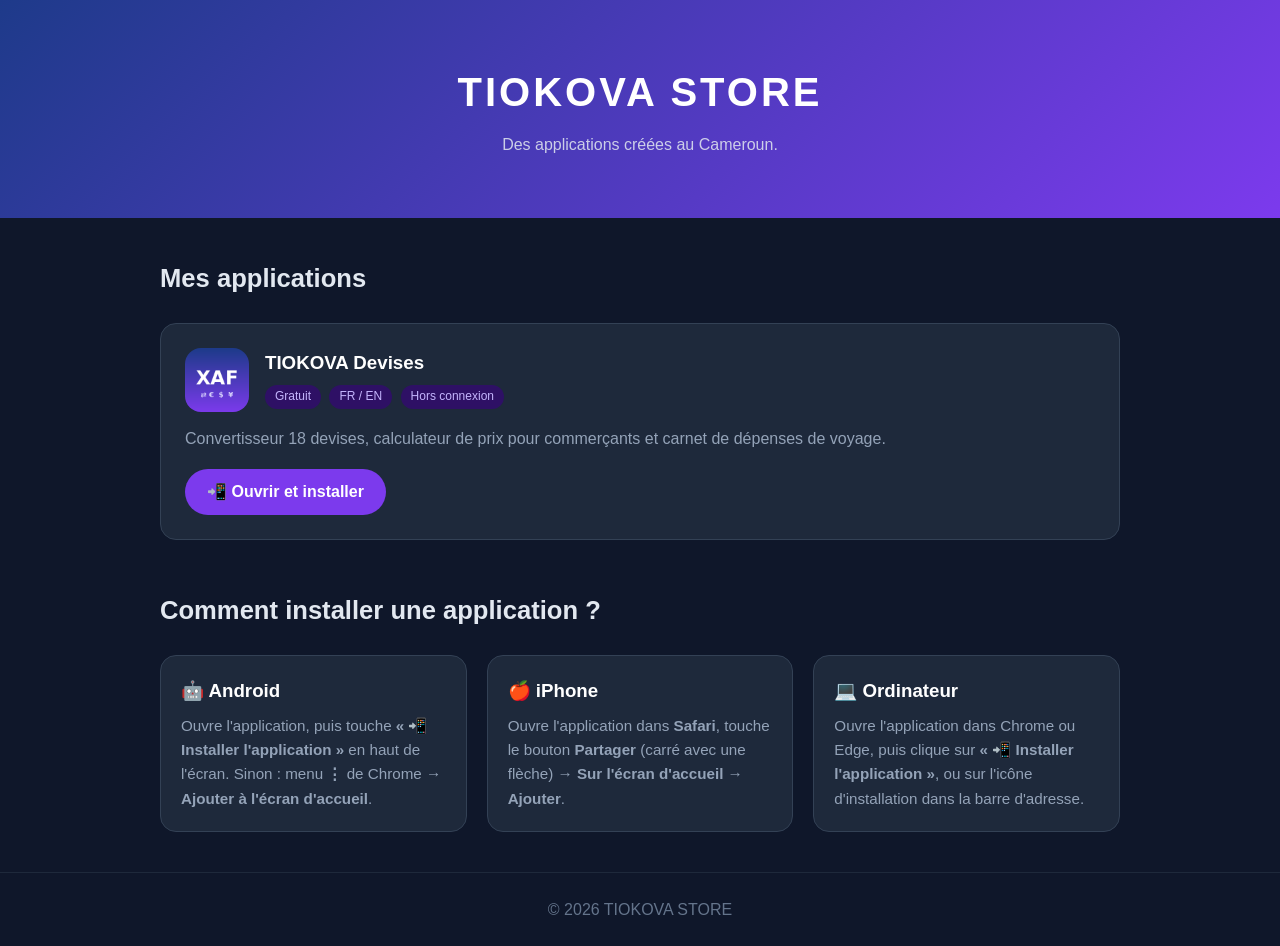
==== index.html @ e9b89e1f "Add files via upload" ====
<!DOCTYPE html>
<html lang="fr">
<head>
  <meta charset="UTF-8">
  <meta name="viewport" content="width=device-width, initial-scale=1.0">
  <title>TIOKOVA STORE</title>
  <link rel="stylesheet" href="style.css">
</head>
<body>
  <header>
    <h1>TIOKOVA STORE</h1>
    <p>Des applications créées au Cameroun.</p>
  </header>

  <main>
    <h2>Mes applications</h2>
    <ul>
      <li>
        <div class="app-entete">
          <img src="convertisseur/icon-192.png" alt="Icône TIOKOVA Devises">
          <div>
            <h3>TIOKOVA Devises</h3>
            <span class="badge">Gratuit</span>
            <span class="badge">FR / EN</span>
            <span class="badge">Hors connexion</span>
          </div>
        </div>
        <p>Convertisseur 18 devises, calculateur de prix pour commerçants et carnet de dépenses de voyage.</p>
        <a href="convertisseur/index.html">📲 Ouvrir et installer</a>
      </li>
    </ul>

    <section class="aide">
      <h2>Comment installer une application ?</h2>
      <div class="etapes">
        <div>
          <h3>🤖 Android</h3>
          <p>Ouvre l'application, puis touche <b>« 📲 Installer l'application »</b> en haut de l'écran. Sinon : menu <b>⋮</b> de Chrome → <b>Ajouter à l'écran d'accueil</b>.</p>
        </div>
        <div>
          <h3>🍎 iPhone</h3>
          <p>Ouvre l'application dans <b>Safari</b>, touche le bouton <b>Partager</b> (carré avec une flèche) → <b>Sur l'écran d'accueil</b> → <b>Ajouter</b>.</p>
        </div>
        <div>
          <h3>💻 Ordinateur</h3>
          <p>Ouvre l'application dans Chrome ou Edge, puis clique sur <b>« 📲 Installer l'application »</b>, ou sur l'icône d'installation dans la barre d'adresse.</p>
        </div>
      </div>
    </section>
  </main>

  <footer>
    <p>© 2026 TIOKOVA STORE</p>
  </footer>
</body>
</html>
---- style.css ----
* { margin: 0; padding: 0; box-sizing: border-box; }

body {
  font-family: "Segoe UI", Arial, sans-serif;
  background: #0f172a;
  color: #e2e8f0;
  line-height: 1.6;
}

header {
  text-align: center;
  padding: 60px 20px;
  background: linear-gradient(135deg, #1e3a8a, #7c3aed);
}

header h1 { font-size: 2.5rem; letter-spacing: 3px; color: #fff; }
header p { opacity: 0.85; margin-top: 8px; }

main { max-width: 1000px; margin: 0 auto; padding: 40px 20px; }

main h2 { margin-bottom: 24px; font-size: 1.6rem; }

ul {
  list-style: none;
  display: grid;
  grid-template-columns: repeat(auto-fit, minmax(250px, 1fr));
  gap: 20px;
}

li {
  background: #1e293b;
  padding: 24px;
  border-radius: 16px;
  border: 1px solid #334155;
  transition: transform 0.2s, border-color 0.2s;
}

li:hover { transform: translateY(-5px); border-color: #7c3aed; }

li h3 { color: #fff; margin-bottom: 8px; }
li p { color: #94a3b8; margin-bottom: 18px; }

a {
  display: inline-block;
  background: #7c3aed;
  color: #fff;
  text-decoration: none;
  padding: 10px 22px;
  border-radius: 999px;
  font-weight: 600;
}

a:hover { background: #6d28d9; }

footer {
  text-align: center;
  padding: 24px;
  color: #64748b;
  border-top: 1px solid #1e293b;
}

/* ===== Carte d'application avec icône ===== */
.app-entete { display: flex; align-items: center; gap: 16px; margin-bottom: 14px; }
.app-entete img { width: 64px; height: 64px; border-radius: 16px; }
.app-entete h3 { margin-bottom: 4px; }
.badge {
  display: inline-block; font-size: 0.75rem; color: #c4b5fd;
  background: #2e1065; padding: 2px 10px; border-radius: 999px; margin: 2px 4px 2px 0;
}

/* ===== Section « Comment installer » ===== */
.aide { margin-top: 50px; }
.etapes {
  display: grid;
  grid-template-columns: repeat(auto-fit, minmax(250px, 1fr));
  gap: 20px;
}
.etapes div { background: #1e293b; padding: 20px; border-radius: 16px; border: 1px solid #334155; }
.etapes h3 { color: #fff; margin-bottom: 8px; }
.etapes p { color: #94a3b8; font-size: 0.95rem; }
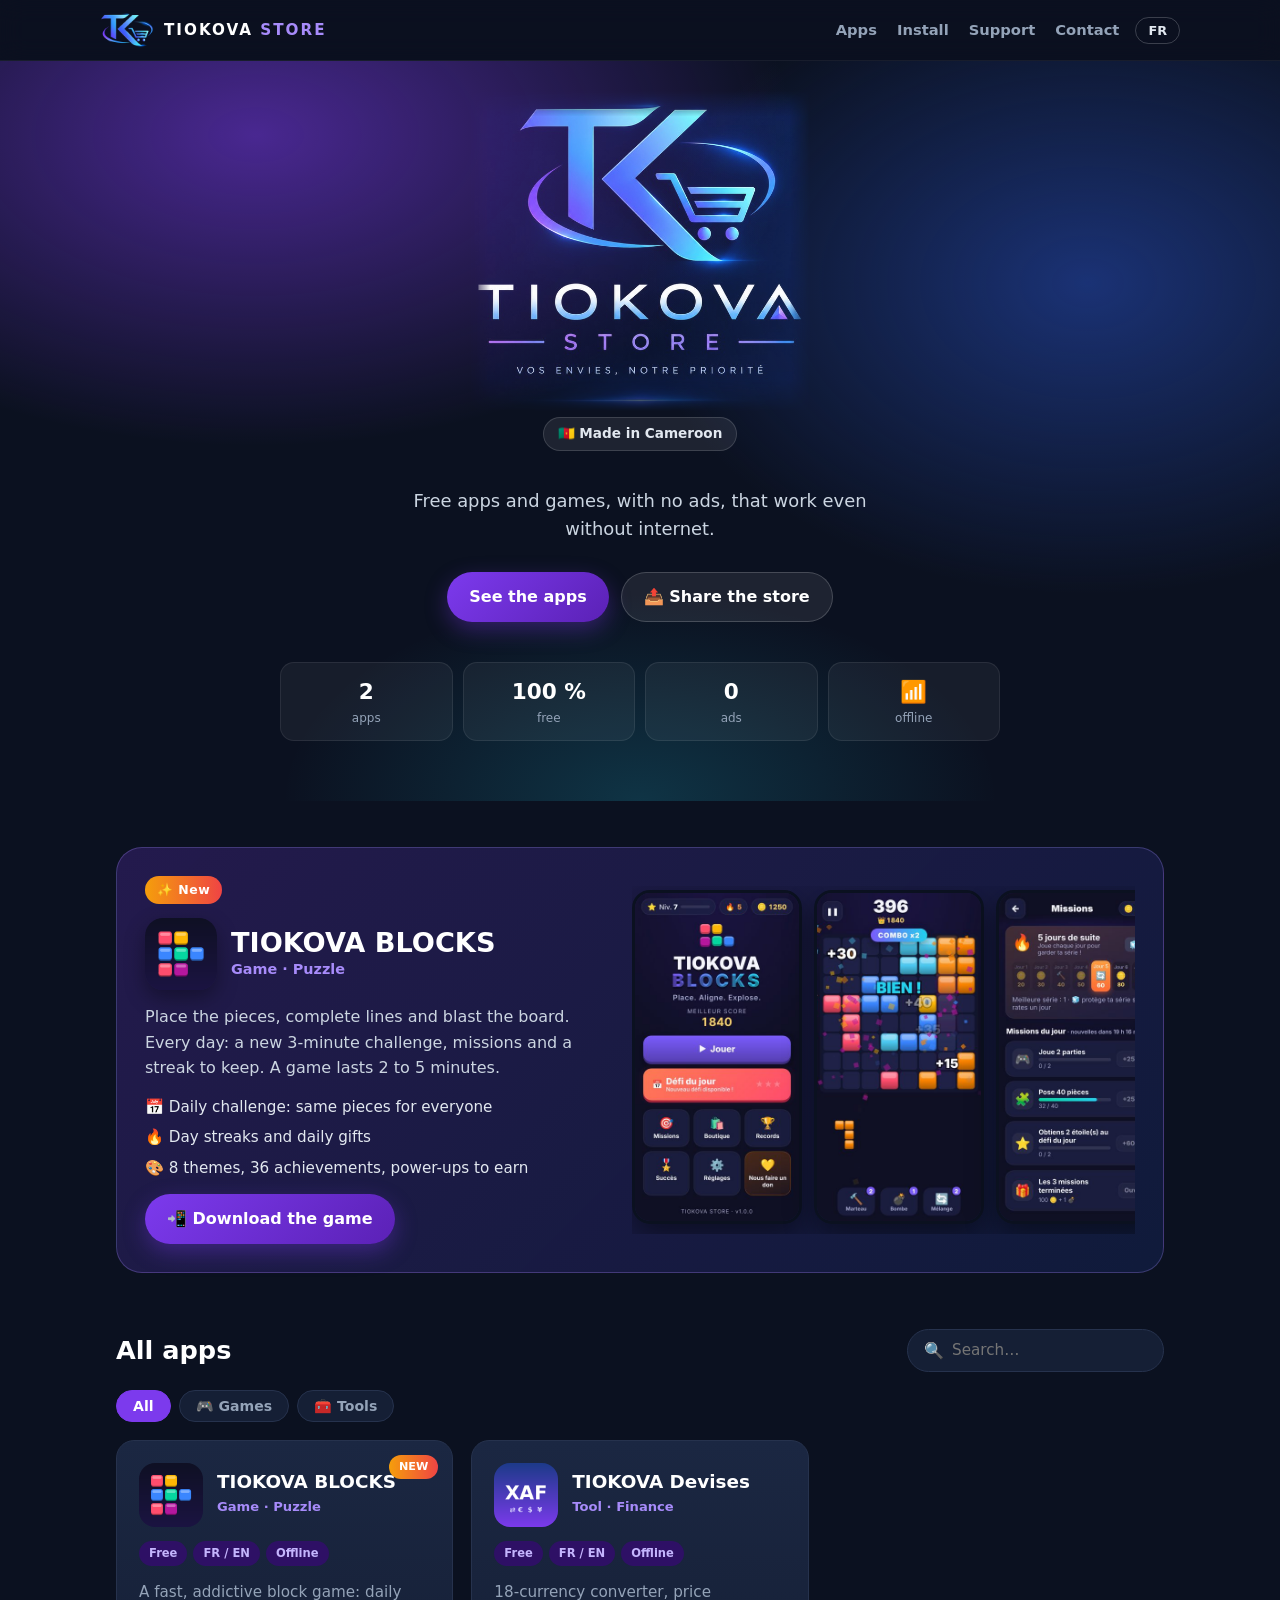
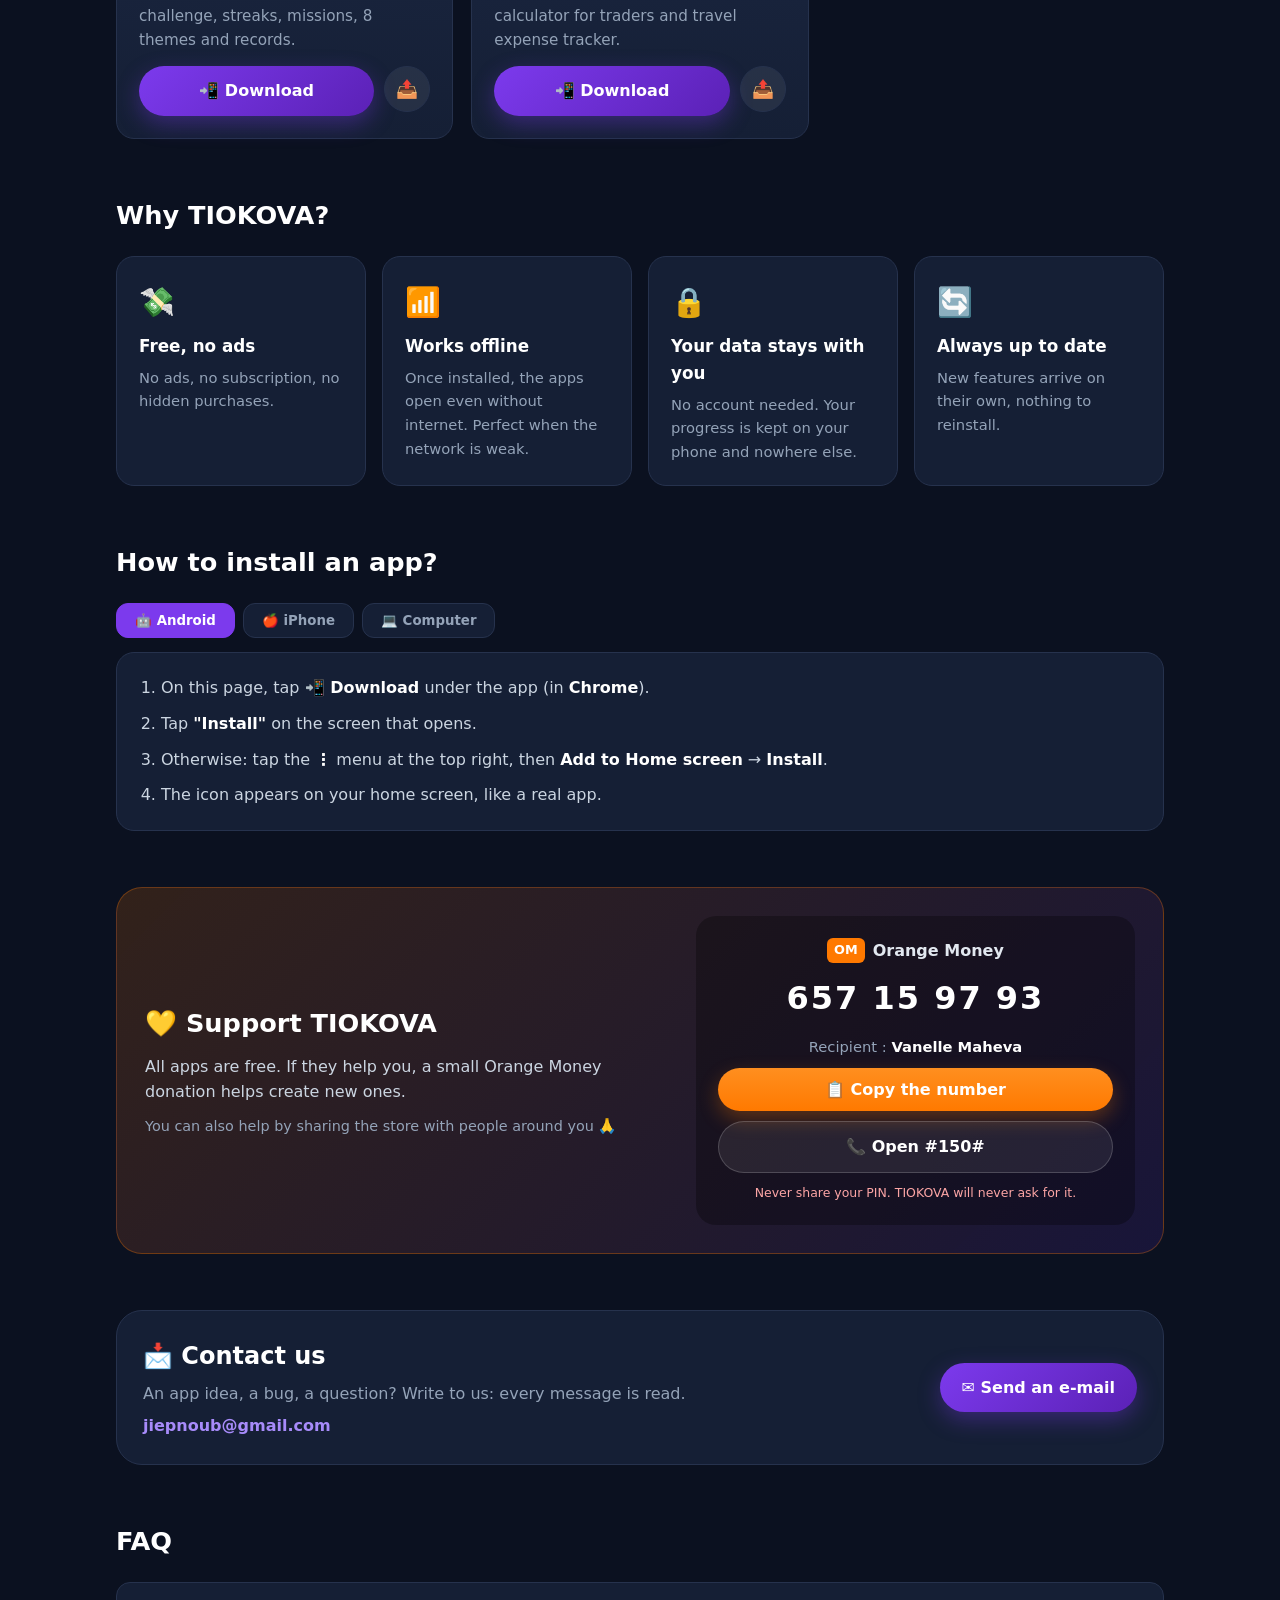
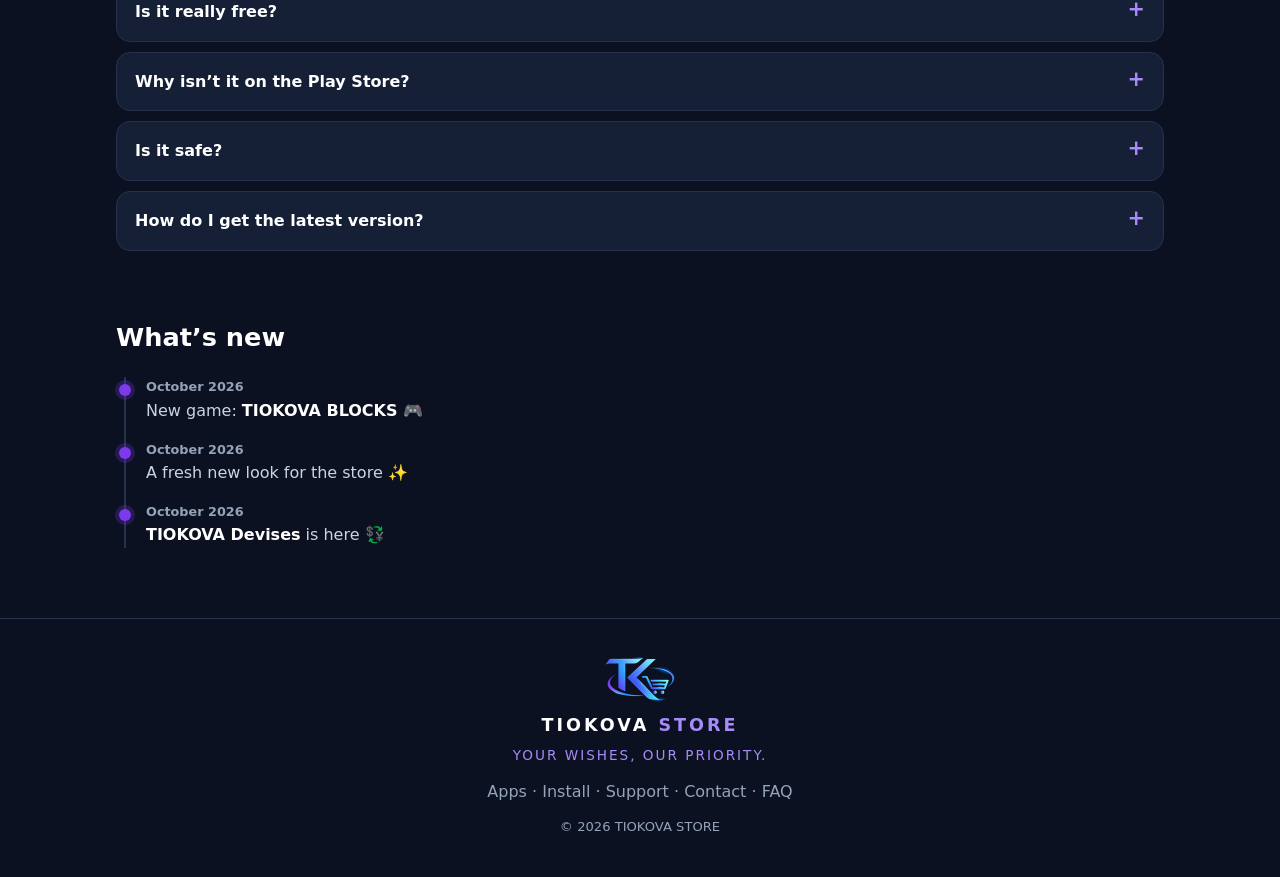
==== commit e9aa2e7d: "nouveau store , logo , jeu BLOCKS et écran d'installation" ====
--- a/index.html
+++ b/index.html
@@ -3,54 +3,266 @@
 <head>
   <meta charset="UTF-8">
   <meta name="viewport" content="width=device-width, initial-scale=1.0">
-  <title>TIOKOVA STORE</title>
+  <title>TIOKOVA STORE — Applications et jeux créés au Cameroun</title>
+  <meta name="description" content="Applications et jeux gratuits, sans publicité et utilisables hors connexion, créés au Cameroun. TIOKOVA BLOCKS, TIOKOVA Devises et plus.">
+  <meta name="theme-color" content="#0f172a">
+
+  <!-- Aperçu quand on partage le lien (WhatsApp, Facebook…) -->
+  <meta property="og:type" content="website">
+  <meta property="og:title" content="TIOKOVA STORE">
+  <meta property="og:description" content="Applications et jeux gratuits créés au Cameroun 🇨🇲. Sans publicité, hors connexion.">
+  <meta property="og:url" content="https://tiokou-bryan.github.io/tiokova-store/">
+  <meta property="og:image" content="https://tiokou-bryan.github.io/tiokova-store/assets/apercu-partage.jpg">
+  <meta property="og:image:width" content="1200">
+  <meta property="og:image:height" content="630">
+  <meta name="twitter:card" content="summary_large_image">
+
+  <link rel="icon" href="assets/icon-192.png">
+  <link rel="apple-touch-icon" href="assets/icon-192.png">
+  <link rel="manifest" href="manifest.json">
   <link rel="stylesheet" href="style.css">
 </head>
 <body>
-  <header>
-    <h1>TIOKOVA STORE</h1>
-    <p>Des applications créées au Cameroun.</p>
+
+  <!-- ============ BARRE DU HAUT ============ -->
+  <nav class="topnav">
+    <a class="marque" href="#haut" aria-label="TIOKOVA STORE">
+      <img class="marque-logo" src="assets/logo-embleme.png" alt="" width="54" height="36">
+      <span class="marque-nom">TIOKOVA <b>STORE</b></span>
+    </a>
+    <div class="topnav-liens">
+      <a href="#applis" data-t="nav_apps">Applis</a>
+      <a href="#installer" data-t="nav_install">Installer</a>
+      <a href="#soutenir" data-t="nav_support">Soutenir</a>
+      <a href="#contact" data-t="nav_contact">Contact</a>
+    </div>
+    <button class="btn-langue" id="btn-langue" aria-label="Changer de langue">EN</button>
+  </nav>
+
+  <!-- ============ EN-TÊTE ============ -->
+  <header class="hero" id="haut">
+    <div class="hero-fond" aria-hidden="true"></div>
+    <div class="hero-contenu">
+      <h1 class="invisible">TIOKOVA STORE</h1>
+      <img class="hero-logo" src="assets/logo-tiokova.jpg" alt="TIOKOVA STORE — Vos envies, notre priorité" width="640" height="602">
+      <p class="hero-sur" data-t="hero_kicker">🇨🇲 Créé au Cameroun</p>
+      <p class="hero-texte" data-t="hero_text">Des applications et des jeux gratuits, sans publicité, qui marchent même sans connexion.</p>
+      <div class="hero-actions">
+        <a class="bouton bouton-plein" href="#applis" data-t="hero_cta">Voir les applications</a>
+        <button class="bouton bouton-vide" id="btn-partager-store" data-t="hero_share">📤 Partager le store</button>
+      </div>
+      <ul class="hero-chiffres">
+        <li><b id="nb-applis">2</b><span data-t="stat_apps">applications</span></li>
+        <li><b>100 %</b><span data-t="stat_free">gratuit</span></li>
+        <li><b>0</b><span data-t="stat_ads">publicité</span></li>
+        <li><b>📶</b><span data-t="stat_offline">hors connexion</span></li>
+      </ul>
+    </div>
   </header>
 
   <main>
-    <h2>Mes applications</h2>
-    <ul>
-      <li>
-        <div class="app-entete">
-          <img src="convertisseur/icon-192.png" alt="Icône TIOKOVA Devises">
-          <div>
-            <h3>TIOKOVA Devises</h3>
-            <span class="badge">Gratuit</span>
-            <span class="badge">FR / EN</span>
-            <span class="badge">Hors connexion</span>
+
+    <!-- ============ À LA UNE ============ -->
+    <section class="section" id="une">
+      <div class="une">
+        <div class="une-texte">
+          <span class="etiquette etiquette-nouveau" data-t="new_badge">✨ Nouveau</span>
+          <div class="une-titre">
+            <img src="blocks/icons/icon-192.png" alt="" width="72" height="72">
+            <div>
+              <h2>TIOKOVA BLOCKS</h2>
+              <p class="une-cat" data-t="cat_game_puzzle">Jeu · Réflexion</p>
+            </div>
           </div>
-        </div>
-        <p>Convertisseur 18 devises, calculateur de prix pour commerçants et carnet de dépenses de voyage.</p>
-        <a href="convertisseur/index.html">📲 Ouvrir et installer</a>
-      </li>
-    </ul>
-
-    <section class="aide">
-      <h2>Comment installer une application ?</h2>
-      <div class="etapes">
+          <p data-t="blocks_long">Place les pièces, complète les lignes et fais exploser le plateau. Chaque jour, un nouveau défi de 3 minutes, des missions et une série à garder. Une partie dure 2 à 5 minutes.</p>
+          <ul class="points">
+            <li data-t="blocks_p1">📅 Défi du jour : les mêmes pièces pour tout le monde</li>
+            <li data-t="blocks_p2">🔥 Série de jours et cadeaux quotidiens</li>
+            <li data-t="blocks_p3">🎨 8 thèmes, 36 succès, bonus à gagner</li>
+          </ul>
+          <a class="bouton bouton-plein" href="blocks/" data-t="play_now">📲 Télécharger le jeu</a>
+        </div>
+        <div class="captures" aria-label="Captures d'écran">
+          <img src="assets/blocks-1.jpg" alt="Accueil de TIOKOVA BLOCKS" loading="lazy" width="360" height="720">
+          <img src="assets/blocks-2.jpg" alt="Une partie de TIOKOVA BLOCKS" loading="lazy" width="360" height="720">
+          <img src="assets/blocks-3.jpg" alt="Missions et série de jours" loading="lazy" width="360" height="720">
+        </div>
+      </div>
+    </section>
+
+    <!-- ============ CATALOGUE ============ -->
+    <section class="section" id="applis">
+      <div class="section-tete">
+        <h2 data-t="apps_title">Toutes les applications</h2>
+        <div class="recherche">
+          <span aria-hidden="true">🔍</span>
+          <input type="search" id="recherche" placeholder="Rechercher…" data-t-placeholder="search" autocomplete="off">
+        </div>
+      </div>
+      <div class="filtres" id="filtres">
+        <button class="filtre actif" data-cat="tout" data-t="f_all">Tout</button>
+        <button class="filtre" data-cat="jeux" data-t="f_games">🎮 Jeux</button>
+        <button class="filtre" data-cat="outils" data-t="f_tools">🧰 Outils</button>
+      </div>
+
+      <ul class="grille-applis" id="liste-applis">
+        <!-- Les cartes sont créées par app.js à partir de la liste APPS -->
+      </ul>
+      <p class="vide hidden" id="aucun-resultat" data-t="no_result">Aucune application ne correspond à ta recherche.</p>
+
+      <noscript>
+        <ul class="grille-applis">
+          <li class="carte-appli"><h3>TIOKOVA BLOCKS</h3><a class="bouton bouton-plein" href="blocks/">Télécharger</a></li>
+          <li class="carte-appli"><h3>TIOKOVA Devises</h3><a class="bouton bouton-plein" href="convertisseur/index.html">Télécharger</a></li>
+        </ul>
+      </noscript>
+
+    </section>
+
+    <!-- ============ POURQUOI TIOKOVA ============ -->
+    <section class="section">
+      <h2 data-t="why_title">Pourquoi TIOKOVA ?</h2>
+      <div class="valeurs">
+        <div class="valeur">
+          <span class="valeur-ico">💸</span>
+          <h3 data-t="v1_t">Gratuit, sans pub</h3>
+          <p data-t="v1_x">Aucune publicité, aucun abonnement, aucun achat caché.</p>
+        </div>
+        <div class="valeur">
+          <span class="valeur-ico">📶</span>
+          <h3 data-t="v2_t">Marche sans internet</h3>
+          <p data-t="v2_x">Une fois installées, les applis s'ouvrent même sans connexion. Idéal quand le réseau ne suit pas.</p>
+        </div>
+        <div class="valeur">
+          <span class="valeur-ico">🔒</span>
+          <h3 data-t="v3_t">Tes données restent chez toi</h3>
+          <p data-t="v3_x">Pas de compte à créer. Ta progression est gardée sur ton téléphone, et nulle part ailleurs.</p>
+        </div>
+        <div class="valeur">
+          <span class="valeur-ico">🔄</span>
+          <h3 data-t="v4_t">Toujours à jour</h3>
+          <p data-t="v4_x">Les nouveautés arrivent toutes seules, sans rien réinstaller.</p>
+        </div>
+      </div>
+    </section>
+
+    <!-- ============ INSTALLER ============ -->
+    <section class="section" id="installer">
+      <h2 data-t="install_title">Comment installer une application ?</h2>
+      <div class="onglets" role="tablist">
+        <button class="onglet actif" data-onglet="android">🤖 Android</button>
+        <button class="onglet" data-onglet="iphone">🍎 iPhone</button>
+        <button class="onglet" data-onglet="pc" data-t="tab_pc">💻 Ordinateur</button>
+      </div>
+      <div class="panneau actif" id="p-android">
+        <ol>
+          <li data-t="and1">Sur cette page, touche <b>📲 Télécharger</b> sous l'application (avec <b>Chrome</b>).</li>
+          <li data-t="and2">Touche <b>« Installer »</b> sur l'écran qui s'ouvre.</li>
+          <li data-t="and3">Sinon : touche le menu <b>⋮</b> en haut à droite, puis <b>Ajouter à l'écran d'accueil</b> → <b>Installer</b>.</li>
+          <li data-t="and4">L'icône apparaît sur ton écran d'accueil, comme une vraie application.</li>
+        </ol>
+      </div>
+      <div class="panneau" id="p-iphone">
+        <ol>
+          <li data-t="ios1">Ouvre l'application dans <b>Safari</b>.</li>
+          <li data-t="ios2">Touche le bouton <b>Partager</b> (carré avec une flèche vers le haut).</li>
+          <li data-t="ios3">Choisis <b>Sur l'écran d'accueil</b>, puis <b>Ajouter</b>.</li>
+        </ol>
+      </div>
+      <div class="panneau" id="p-pc">
+        <ol>
+          <li data-t="pc1">Ouvre l'application dans <b>Chrome</b> ou <b>Edge</b>.</li>
+          <li data-t="pc2">Clique sur l'icône d'installation à droite de la barre d'adresse (un écran avec une flèche).</li>
+          <li data-t="pc3">Clique sur <b>Installer</b>.</li>
+        </ol>
+      </div>
+    </section>
+
+    <!-- ============ SOUTENIR ============ -->
+    <section class="section" id="soutenir">
+      <div class="soutien">
+        <div class="soutien-texte">
+          <h2 data-t="support_title">💛 Soutenir TIOKOVA</h2>
+          <p data-t="support_txt">Toutes les applis sont gratuites. Si elles te rendent service, un petit don Orange Money aide à en créer de nouvelles.</p>
+          <p class="petit" data-t="support_free">Tu peux aussi nous aider en partageant le store autour de toi 🙏</p>
+        </div>
+        <div class="om">
+          <div class="om-tete"><span class="om-logo">OM</span> Orange Money</div>
+          <div class="om-numero">657 15 97 93</div>
+          <div class="om-nom"><span data-t="beneficiary">Bénéficiaire</span> : <b>Vanelle Maheva</b></div>
+          <button class="bouton bouton-orange" id="btn-copier" data-t="copy">📋 Copier le numéro</button>
+          <a class="bouton bouton-vide" href="tel:%23150%23" data-t="dial">📞 Ouvrir #150#</a>
+          <p class="avertissement" data-t="pin_warning">Ne donne jamais ton code secret. TIOKOVA ne te le demandera jamais.</p>
+        </div>
+      </div>
+    </section>
+
+    <!-- ============ CONTACT ============ -->
+    <section class="section" id="contact">
+      <div class="contact">
         <div>
-          <h3>🤖 Android</h3>
-          <p>Ouvre l'application, puis touche <b>« 📲 Installer l'application »</b> en haut de l'écran. Sinon : menu <b>⋮</b> de Chrome → <b>Ajouter à l'écran d'accueil</b>.</p>
-        </div>
-        <div>
-          <h3>🍎 iPhone</h3>
-          <p>Ouvre l'application dans <b>Safari</b>, touche le bouton <b>Partager</b> (carré avec une flèche) → <b>Sur l'écran d'accueil</b> → <b>Ajouter</b>.</p>
-        </div>
-        <div>
-          <h3>💻 Ordinateur</h3>
-          <p>Ouvre l'application dans Chrome ou Edge, puis clique sur <b>« 📲 Installer l'application »</b>, ou sur l'icône d'installation dans la barre d'adresse.</p>
-        </div>
-      </div>
-    </section>
+          <h2 data-t="contact_title">📩 Nous contacter</h2>
+          <p data-t="contact_txt">Une idée d'application, un bug, une question ? Écris-nous : chaque message est lu.</p>
+          <p class="contact-mail">jiepnoub@gmail.com</p>
+        </div>
+        <a class="bouton bouton-plein" href="mailto:jiepnoub@gmail.com?subject=TIOKOVA%20STORE" data-t="contact_btn">✉️ Écrire un e-mail</a>
+      </div>
+    </section>
+
+    <!-- ============ QUESTIONS ============ -->
+    <section class="section" id="faq">
+      <h2 data-t="faq_title">Questions fréquentes</h2>
+      <details>
+        <summary data-t="q1">C'est vraiment gratuit ?</summary>
+        <p data-t="a1">Oui. Aucune application ne demande de paiement, et il n'y a pas de publicité. Les dons sont totalement facultatifs.</p>
+      </details>
+      <details>
+        <summary data-t="q2">Pourquoi ce n'est pas sur le Play Store ?</summary>
+        <p data-t="a2">Ce sont des « applications web installables ». Elles s'installent directement depuis ce site, sans passer par le Play Store, et prennent très peu de place.</p>
+      </details>
+      <details>
+        <summary data-t="q3">Est-ce que c'est sûr ?</summary>
+        <p data-t="a3">Oui. Les applis ne demandent aucune autorisation spéciale (contacts, photos, position…) et ne collectent pas tes données.</p>
+      </details>
+      <details>
+        <summary data-t="q5">Comment avoir la dernière version ?</summary>
+        <p data-t="a5">Rien à faire : l'application se met à jour toute seule quand tu l'ouvres avec internet.</p>
+      </details>
+    </section>
+
+    <!-- ============ NOUVEAUTÉS ============ -->
+    <section class="section" id="nouveautes">
+      <h2 data-t="news_title">Nouveautés</h2>
+      <ol class="journal">
+        <li><time data-t="news_when">Octobre 2026</time><span data-t="news1">Nouveau jeu : <b>TIOKOVA BLOCKS</b> 🎮</span></li>
+        <li><time data-t="news_when">Octobre 2026</time><span data-t="news2">Nouveau look pour le store ✨</span></li>
+        <li><time data-t="news_when">Octobre 2026</time><span data-t="news3">Arrivée de <b>TIOKOVA Devises</b> 💱</span></li>
+      </ol>
+    </section>
+
   </main>
 
   <footer>
-    <p>© 2026 TIOKOVA STORE</p>
+    <img class="pied-logo" src="assets/logo-embleme.png" alt="" width="72" height="48">
+    <div class="pied-marque">TIOKOVA <b>STORE</b></div>
+    <p class="devise" data-t="footer_txt">Vos envies, notre priorité.</p>
+    <p class="pied-liens">
+      <a href="#applis" data-t="nav_apps">Applis</a> ·
+      <a href="#installer" data-t="nav_install">Installer</a> ·
+      <a href="#soutenir" data-t="nav_support">Soutenir</a> ·
+      <a href="#contact" data-t="nav_contact">Contact</a> ·
+      <a href="#faq" data-t="nav_faq">FAQ</a>
+    </p>
+    <p class="copyright">© <span id="annee">2026</span> TIOKOVA STORE</p>
   </footer>
+
+  <!-- Agrandissement des captures d'écran -->
+  <div class="loupe hidden" id="loupe" role="dialog" aria-modal="true">
+    <img id="loupe-img" alt="">
+  </div>
+
+  <div class="notif hidden" id="notif"></div>
+
+  <script src="app.js"></script>
 </body>
-</html>+</html>
--- a/style.css
+++ b/style.css
@@ -1,80 +1,462 @@
-* { margin: 0; padding: 0; box-sizing: border-box; }
-
-body {
-  font-family: "Segoe UI", Arial, sans-serif;
-  background: #0f172a;
-  color: #e2e8f0;
-  line-height: 1.6;
-}
-
-header {
-  text-align: center;
-  padding: 60px 20px;
-  background: linear-gradient(135deg, #1e3a8a, #7c3aed);
-}
-
-header h1 { font-size: 2.5rem; letter-spacing: 3px; color: #fff; }
-header p { opacity: 0.85; margin-top: 8px; }
-
-main { max-width: 1000px; margin: 0 auto; padding: 40px 20px; }
-
-main h2 { margin-bottom: 24px; font-size: 1.6rem; }
-
-ul {
-  list-style: none;
-  display: grid;
-  grid-template-columns: repeat(auto-fit, minmax(250px, 1fr));
-  gap: 20px;
-}
-
-li {
-  background: #1e293b;
-  padding: 24px;
-  border-radius: 16px;
-  border: 1px solid #334155;
-  transition: transform 0.2s, border-color 0.2s;
-}
-
-li:hover { transform: translateY(-5px); border-color: #7c3aed; }
-
-li h3 { color: #fff; margin-bottom: 8px; }
-li p { color: #94a3b8; margin-bottom: 18px; }
-
-a {
-  display: inline-block;
-  background: #7c3aed;
-  color: #fff;
-  text-decoration: none;
-  padding: 10px 22px;
-  border-radius: 999px;
-  font-weight: 600;
-}
-
-a:hover { background: #6d28d9; }
-
-footer {
-  text-align: center;
-  padding: 24px;
-  color: #64748b;
-  border-top: 1px solid #1e293b;
-}
-
-/* ===== Carte d'application avec icône ===== */
-.app-entete { display: flex; align-items: center; gap: 16px; margin-bottom: 14px; }
-.app-entete img { width: 64px; height: 64px; border-radius: 16px; }
-.app-entete h3 { margin-bottom: 4px; }
-.badge {
-  display: inline-block; font-size: 0.75rem; color: #c4b5fd;
-  background: #2e1065; padding: 2px 10px; border-radius: 999px; margin: 2px 4px 2px 0;
-}
-
-/* ===== Section « Comment installer » ===== */
-.aide { margin-top: 50px; }
-.etapes {
-  display: grid;
-  grid-template-columns: repeat(auto-fit, minmax(250px, 1fr));
-  gap: 20px;
-}
-.etapes div { background: #1e293b; padding: 20px; border-radius: 16px; border: 1px solid #334155; }
-.etapes h3 { color: #fff; margin-bottom: 8px; }
-.etapes p { color: #94a3b8; font-size: 0.95rem; }+/* =========================================================
+   TIOKOVA STORE — style.css
+   Mêmes couleurs que la première version (bleu nuit, violet),
+   avec plus de profondeur et des sections plus vivantes.
+   ========================================================= */
+
+:root {
+  --fond: #0b1120;
+  --fond-2: #0f172a;
+  --carte: #151f35;
+  --carte-2: #1b2742;
+  --bord: #26324d;
+  --texte: #e2e8f0;
+  --doux: #94a3b8;
+  --violet: #7c3aed;
+  --violet-clair: #a78bfa;
+  --bleu: #1e3a8a;
+  --cyan: #22d3ee;
+  --or: #fbbf24;
+  --orange: #ff7900;
+  --rayon: 18px;
+  --largeur: 1080px;
+}
+
+* { margin: 0; padding: 0; box-sizing: border-box; }
+html { scroll-behavior: smooth; scroll-padding-top: 76px; }
+
+body {
+  font-family: "Segoe UI", system-ui, -apple-system, Roboto, Arial, sans-serif;
+  background: var(--fond);
+  color: var(--texte);
+  line-height: 1.6;
+  -webkit-font-smoothing: antialiased;
+}
+
+img { max-width: 100%; display: block; }
+button { font-family: inherit; cursor: pointer; border: none; background: none; color: inherit; }
+.hidden { display: none !important; }
+
+/* ---------- Boutons ---------- */
+.bouton {
+  display: inline-flex;
+  align-items: center;
+  justify-content: center;
+  gap: 8px;
+  padding: 12px 22px;
+  border-radius: 999px;
+  font-weight: 700;
+  font-size: 1rem;
+  text-decoration: none;
+  color: #fff;
+  transition: transform .15s, background .2s, box-shadow .2s;
+}
+.bouton:active { transform: scale(.97); }
+.bouton-plein {
+  background: linear-gradient(135deg, var(--violet), #5b21b6);
+  box-shadow: 0 8px 22px rgba(124, 58, 237, .35);
+}
+.bouton-plein:hover { box-shadow: 0 10px 28px rgba(124, 58, 237, .55); }
+.bouton-vide { background: rgba(255, 255, 255, .08); border: 1px solid rgba(255, 255, 255, .18); }
+.bouton-vide:hover { background: rgba(255, 255, 255, .14); }
+.bouton-orange { background: linear-gradient(180deg, #ff8f1f, var(--orange)); box-shadow: 0 8px 20px rgba(255, 121, 0, .3); }
+.bouton-orange.ok { background: #059669; }
+
+/* ---------- Barre du haut ---------- */
+.topnav {
+  position: sticky;
+  top: 0;
+  z-index: 20;
+  display: flex;
+  align-items: center;
+  gap: 16px;
+  padding: 12px max(16px, calc((100% - var(--largeur)) / 2));
+  background: rgba(11, 17, 32, .82);
+  backdrop-filter: blur(12px);
+  -webkit-backdrop-filter: blur(12px);
+  border-bottom: 1px solid rgba(255, 255, 255, .06);
+}
+.marque { display: flex; align-items: center; gap: 10px; text-decoration: none; color: #fff; margin-right: auto; }
+.marque-logo { height: 36px; width: auto; }
+.marque-nom { font-weight: 800; letter-spacing: 2px; font-size: .95rem; }
+.marque-nom b { color: var(--violet-clair); }
+.topnav-liens { display: flex; gap: 20px; }
+.topnav-liens a { color: var(--doux); text-decoration: none; font-weight: 600; font-size: .92rem; }
+.topnav-liens a:hover { color: #fff; }
+.btn-langue {
+  border: 1px solid rgba(255, 255, 255, .2);
+  border-radius: 999px;
+  padding: 5px 12px;
+  font-weight: 700;
+  font-size: .8rem;
+}
+@media (max-width: 640px) { .topnav-liens { display: none; } }
+
+/* ---------- En-tête ---------- */
+.hero { position: relative; overflow: hidden; padding: 30px 20px 60px; text-align: center; }
+.hero-fond {
+  position: absolute;
+  inset: 0;
+  background:
+    radial-gradient(60% 60% at 20% 10%, rgba(124, 58, 237, .55), transparent 70%),
+    radial-gradient(50% 60% at 85% 30%, rgba(30, 58, 138, .8), transparent 70%),
+    radial-gradient(40% 40% at 50% 100%, rgba(34, 211, 238, .18), transparent 70%);
+  animation: respire 9s ease-in-out infinite alternate;
+}
+@keyframes respire { from { transform: scale(1); } to { transform: scale(1.12); } }
+.hero-contenu { position: relative; max-width: 720px; margin: 0 auto; }
+/* Logo : le fond noir de l'image "disparaît" grâce au mode screen
+   (le noir ne change rien, seules les parties lumineuses s'ajoutent),
+   et le masque adoucit les bords pour ne pas voir de carré. */
+.hero-logo {
+  width: min(340px, 82%);
+  height: auto;
+  margin: 0 auto 6px;
+  mix-blend-mode: screen;
+  -webkit-mask-image: linear-gradient(to bottom, transparent, #000 8%, #000 90%, transparent),
+    linear-gradient(to right, transparent, #000 6%, #000 94%, transparent);
+  -webkit-mask-composite: source-in;
+  mask-image: linear-gradient(to bottom, transparent, #000 8%, #000 90%, transparent),
+    linear-gradient(to right, transparent, #000 6%, #000 94%, transparent);
+  mask-composite: intersect;
+}
+.invisible {
+  position: absolute; width: 1px; height: 1px; overflow: hidden;
+  clip: rect(0 0 0 0); white-space: nowrap;
+}
+.hero-sur {
+  display: inline-block;
+  font-size: .85rem;
+  font-weight: 700;
+  padding: 5px 14px;
+  border-radius: 999px;
+  background: rgba(255, 255, 255, .08);
+  border: 1px solid rgba(255, 255, 255, .14);
+  margin-bottom: 18px;
+}
+.hero h1 { font-size: clamp(2.4rem, 9vw, 4.2rem); line-height: 1; letter-spacing: 4px; font-weight: 900; color: #fff; }
+.hero h1 span {
+  background: linear-gradient(90deg, var(--violet-clair), var(--cyan));
+  -webkit-background-clip: text;
+  background-clip: text;
+  color: transparent;
+}
+.hero-texte { margin: 18px auto 28px; font-size: 1.12rem; color: #cbd5e1; max-width: 520px; }
+.hero-actions { display: flex; gap: 12px; justify-content: center; flex-wrap: wrap; }
+.hero-chiffres {
+  list-style: none;
+  display: grid;
+  grid-template-columns: repeat(4, 1fr);
+  gap: 10px;
+  margin-top: 40px;
+}
+.hero-chiffres li {
+  background: rgba(255, 255, 255, .05);
+  border: 1px solid rgba(255, 255, 255, .08);
+  border-radius: 14px;
+  padding: 12px 6px;
+  display: flex;
+  flex-direction: column;
+}
+.hero-chiffres b { font-size: 1.35rem; color: #fff; }
+.hero-chiffres span { font-size: .75rem; color: var(--doux); }
+@media (max-width: 480px) { .hero-chiffres { grid-template-columns: repeat(2, 1fr); } }
+
+/* ---------- Sections ---------- */
+main { max-width: var(--largeur); margin: 0 auto; padding: 0 16px; }
+.section { padding: 46px 0 10px; }
+.section > h2, .section-tete h2 { font-size: 1.6rem; margin-bottom: 20px; color: #fff; }
+.section-tete { display: flex; align-items: center; justify-content: space-between; gap: 12px; flex-wrap: wrap; }
+.section-tete h2 { margin-bottom: 0; }
+
+/* ---------- À la une ---------- */
+.une {
+  display: grid;
+  grid-template-columns: 1fr 1.1fr;
+  gap: 30px;
+  align-items: center;
+  background: linear-gradient(135deg, rgba(124, 58, 237, .22), rgba(30, 58, 138, .25));
+  border: 1px solid rgba(167, 139, 250, .28);
+  border-radius: 26px;
+  padding: 28px;
+}
+.une-texte { display: flex; flex-direction: column; gap: 14px; align-items: flex-start; }
+.une-titre { display: flex; gap: 14px; align-items: center; }
+.une-titre img { border-radius: 18px; box-shadow: 0 8px 20px rgba(0, 0, 0, .35); }
+.une-titre h2 { font-size: 1.7rem; color: #fff; line-height: 1.1; }
+.une-cat { color: var(--violet-clair); font-weight: 600; font-size: .9rem; }
+.une-texte > p { color: #cbd5e1; }
+.points { list-style: none; display: flex; flex-direction: column; gap: 6px; color: var(--texte); font-size: .95rem; }
+.etiquette {
+  font-size: .78rem;
+  font-weight: 800;
+  padding: 4px 12px;
+  border-radius: 999px;
+  letter-spacing: .5px;
+}
+.etiquette-nouveau { background: linear-gradient(90deg, #f59e0b, #ef4444); color: #fff; }
+.captures {
+  display: flex;
+  gap: 12px;
+  overflow-x: auto;
+  scroll-snap-type: x mandatory;
+  padding: 4px 2px 10px;
+  scrollbar-width: thin;
+}
+.captures img {
+  width: 170px;
+  height: auto;
+  flex-shrink: 0;
+  border-radius: 18px;
+  border: 3px solid #0b1120;
+  box-shadow: 0 12px 30px rgba(0, 0, 0, .45);
+  scroll-snap-align: start;
+  cursor: zoom-in;
+  transition: transform .2s;
+}
+.captures img:hover { transform: translateY(-4px); }
+@media (max-width: 800px) {
+  .une { grid-template-columns: 1fr; padding: 20px; }
+  .captures img { width: 150px; }
+}
+
+/* ---------- Catalogue ---------- */
+.recherche {
+  display: flex;
+  align-items: center;
+  gap: 8px;
+  background: var(--carte);
+  border: 1px solid var(--bord);
+  border-radius: 999px;
+  padding: 8px 16px;
+  min-width: 220px;
+}
+.recherche input { background: none; border: none; color: #fff; font-size: .95rem; width: 100%; outline: none; font-family: inherit; }
+.recherche:focus-within { border-color: var(--violet); }
+@media (max-width: 520px) { .recherche { width: 100%; } }
+.filtres { display: flex; gap: 8px; margin: 18px 0; flex-wrap: wrap; }
+.filtre {
+  padding: 7px 16px;
+  border-radius: 999px;
+  background: var(--carte);
+  border: 1px solid var(--bord);
+  font-weight: 700;
+  font-size: .88rem;
+  color: var(--doux);
+}
+.filtre.actif { background: var(--violet); border-color: var(--violet); color: #fff; }
+
+.grille-applis {
+  list-style: none;
+  display: grid;
+  grid-template-columns: repeat(auto-fill, minmax(280px, 1fr));
+  gap: 18px;
+}
+.carte-appli {
+  position: relative;
+  background: linear-gradient(180deg, var(--carte-2), var(--carte));
+  border: 1px solid var(--bord);
+  border-radius: var(--rayon);
+  padding: 22px;
+  display: flex;
+  flex-direction: column;
+  gap: 14px;
+  transition: transform .2s, border-color .2s, box-shadow .2s;
+  animation: apparait .4s ease both;
+}
+.carte-appli:hover { transform: translateY(-5px); border-color: var(--violet); box-shadow: 0 14px 30px rgba(0, 0, 0, .35); }
+@keyframes apparait { from { opacity: 0; transform: translateY(12px); } to { opacity: 1; transform: none; } }
+.carte-tete { display: flex; align-items: center; gap: 14px; }
+.carte-tete img { width: 64px; height: 64px; border-radius: 16px; flex-shrink: 0; }
+.carte-tete h3 { color: #fff; font-size: 1.15rem; line-height: 1.2; }
+.carte-cat { color: var(--violet-clair); font-size: .82rem; font-weight: 600; }
+.carte-appli > p { color: var(--doux); font-size: .95rem; flex: 1; }
+.badges { display: flex; flex-wrap: wrap; gap: 6px; }
+.badge {
+  font-size: .72rem;
+  color: #c4b5fd;
+  background: #2e1065;
+  padding: 3px 10px;
+  border-radius: 999px;
+  font-weight: 600;
+}
+.carte-actions { display: flex; gap: 10px; }
+.carte-actions .bouton-plein { flex: 1; }
+.btn-icone {
+  width: 46px;
+  height: 46px;
+  border-radius: 50%;
+  background: rgba(255, 255, 255, .07);
+  border: 1px solid var(--bord);
+  font-size: 1.1rem;
+  flex-shrink: 0;
+}
+.btn-icone:hover { background: rgba(255, 255, 255, .14); }
+.ruban {
+  position: absolute;
+  top: 14px;
+  right: 14px;
+  font-size: .7rem;
+  font-weight: 800;
+  padding: 3px 10px;
+  border-radius: 999px;
+  background: linear-gradient(90deg, #f59e0b, #ef4444);
+  color: #fff;
+}
+.vide { text-align: center; color: var(--doux); padding: 30px 0; }
+
+
+/* ---------- Valeurs ---------- */
+.valeurs { display: grid; grid-template-columns: repeat(auto-fit, minmax(220px, 1fr)); gap: 16px; }
+.valeur { background: var(--carte); border: 1px solid var(--bord); border-radius: var(--rayon); padding: 22px; }
+.valeur-ico { font-size: 1.8rem; display: block; margin-bottom: 8px; }
+.valeur h3 { color: #fff; margin-bottom: 6px; font-size: 1.05rem; }
+.valeur p { color: var(--doux); font-size: .92rem; }
+
+/* ---------- Installer ---------- */
+.onglets { display: flex; gap: 8px; margin-bottom: 14px; flex-wrap: wrap; }
+.onglet {
+  padding: 9px 18px;
+  border-radius: 12px;
+  background: var(--carte);
+  border: 1px solid var(--bord);
+  font-weight: 700;
+  color: var(--doux);
+}
+.onglet.actif { background: var(--violet); border-color: var(--violet); color: #fff; }
+.panneau { display: none; background: var(--carte); border: 1px solid var(--bord); border-radius: var(--rayon); padding: 22px 22px 22px 44px; }
+.panneau.actif { display: block; animation: apparait .3s ease; }
+.panneau ol { display: flex; flex-direction: column; gap: 10px; color: #cbd5e1; }
+.panneau b { color: #fff; }
+
+/* ---------- Soutenir ---------- */
+.soutien {
+  display: grid;
+  grid-template-columns: 1.2fr 1fr;
+  gap: 24px;
+  align-items: center;
+  background: linear-gradient(135deg, rgba(255, 121, 0, .16), rgba(124, 58, 237, .12));
+  border: 1px solid rgba(255, 121, 0, .3);
+  border-radius: 26px;
+  padding: 28px;
+}
+.soutien h2 { font-size: 1.6rem; color: #fff; margin-bottom: 10px; }
+.soutien-texte p { color: #cbd5e1; }
+.soutien-texte .petit { margin-top: 10px; font-size: .9rem; color: var(--doux); }
+.om {
+  background: rgba(0, 0, 0, .3);
+  border-radius: 20px;
+  padding: 22px;
+  display: flex;
+  flex-direction: column;
+  gap: 10px;
+  text-align: center;
+}
+.om-tete { font-weight: 800; display: flex; align-items: center; justify-content: center; gap: 8px; }
+.om-logo { background: var(--orange); color: #fff; padding: 2px 7px; border-radius: 6px; font-size: .8rem; font-weight: 900; }
+.om-numero { font-size: 2rem; font-weight: 900; letter-spacing: 2px; color: #fff; }
+.om-nom { color: var(--doux); font-size: .92rem; }
+.om-nom b { color: #fff; }
+.avertissement { font-size: .78rem; color: #fca5a5; }
+@media (max-width: 760px) { .soutien { grid-template-columns: 1fr; padding: 20px; } }
+
+/* ---------- Contact ---------- */
+.contact {
+  display: flex;
+  align-items: center;
+  justify-content: space-between;
+  gap: 20px;
+  flex-wrap: wrap;
+  background: var(--carte);
+  border: 1px solid var(--bord);
+  border-radius: 26px;
+  padding: 26px;
+}
+.contact h2 { font-size: 1.5rem; color: #fff; margin-bottom: 6px; }
+.contact p { color: var(--doux); }
+.contact .contact-mail { color: var(--violet-clair); font-weight: 700; margin-top: 6px; user-select: all; }
+
+/* ---------- FAQ ---------- */
+details {
+  background: var(--carte);
+  border: 1px solid var(--bord);
+  border-radius: 14px;
+  margin-bottom: 10px;
+  overflow: hidden;
+}
+summary {
+  padding: 16px 18px;
+  font-weight: 700;
+  cursor: pointer;
+  list-style: none;
+  display: flex;
+  justify-content: space-between;
+  gap: 10px;
+  color: #fff;
+}
+summary::-webkit-details-marker { display: none; }
+summary::after { content: '+'; font-size: 1.3rem; color: var(--violet-clair); transition: transform .2s; line-height: 1; }
+details[open] summary::after { transform: rotate(45deg); }
+details p { padding: 0 18px 16px; color: var(--doux); }
+
+/* ---------- Nouveautés ---------- */
+.journal { list-style: none; border-left: 2px solid var(--bord); margin-left: 8px; display: flex; flex-direction: column; gap: 16px; }
+.journal li { position: relative; padding-left: 20px; display: flex; flex-direction: column; color: #cbd5e1; }
+.journal li::before {
+  content: '';
+  position: absolute;
+  left: -7px;
+  top: 7px;
+  width: 12px;
+  height: 12px;
+  border-radius: 50%;
+  background: var(--violet);
+  box-shadow: 0 0 0 4px rgba(124, 58, 237, .25);
+}
+.journal time { font-size: .8rem; color: var(--doux); font-weight: 700; }
+.journal b { color: #fff; }
+
+/* ---------- Pied de page ---------- */
+footer { margin-top: 60px; padding: 36px 20px 40px; text-align: center; border-top: 1px solid var(--bord); color: var(--doux); }
+.pied-logo { margin: 0 auto 8px; height: 48px; width: auto; }
+.devise { letter-spacing: 2px; text-transform: uppercase; font-size: .85rem; color: var(--violet-clair); }
+.pied-marque { font-weight: 900; letter-spacing: 3px; color: #fff; font-size: 1.1rem; margin-bottom: 6px; }
+.pied-marque b { color: var(--violet-clair); }
+.pied-liens { margin: 12px 0; }
+.pied-liens a { color: var(--doux); text-decoration: none; }
+.pied-liens a:hover { color: #fff; }
+.copyright { font-size: .82rem; }
+
+/* ---------- Loupe et notification ---------- */
+.loupe {
+  position: fixed;
+  inset: 0;
+  z-index: 50;
+  background: rgba(0, 0, 0, .88);
+  display: flex;
+  align-items: center;
+  justify-content: center;
+  padding: 20px;
+  cursor: zoom-out;
+}
+.loupe img { max-height: 92vh; width: auto; border-radius: 20px; animation: apparait .25s ease; }
+.notif {
+  position: fixed;
+  left: 50%;
+  bottom: 24px;
+  transform: translateX(-50%);
+  z-index: 60;
+  background: #111827;
+  border: 1px solid #059669;
+  color: #fff;
+  padding: 12px 20px;
+  border-radius: 14px;
+  font-weight: 700;
+  box-shadow: 0 10px 30px rgba(0, 0, 0, .5);
+  animation: apparait .25s ease;
+}
+
+@media (prefers-reduced-motion: reduce) {
+  *, *::before, *::after { animation: none !important; transition: none !important; }
+  html { scroll-behavior: auto; }
+}
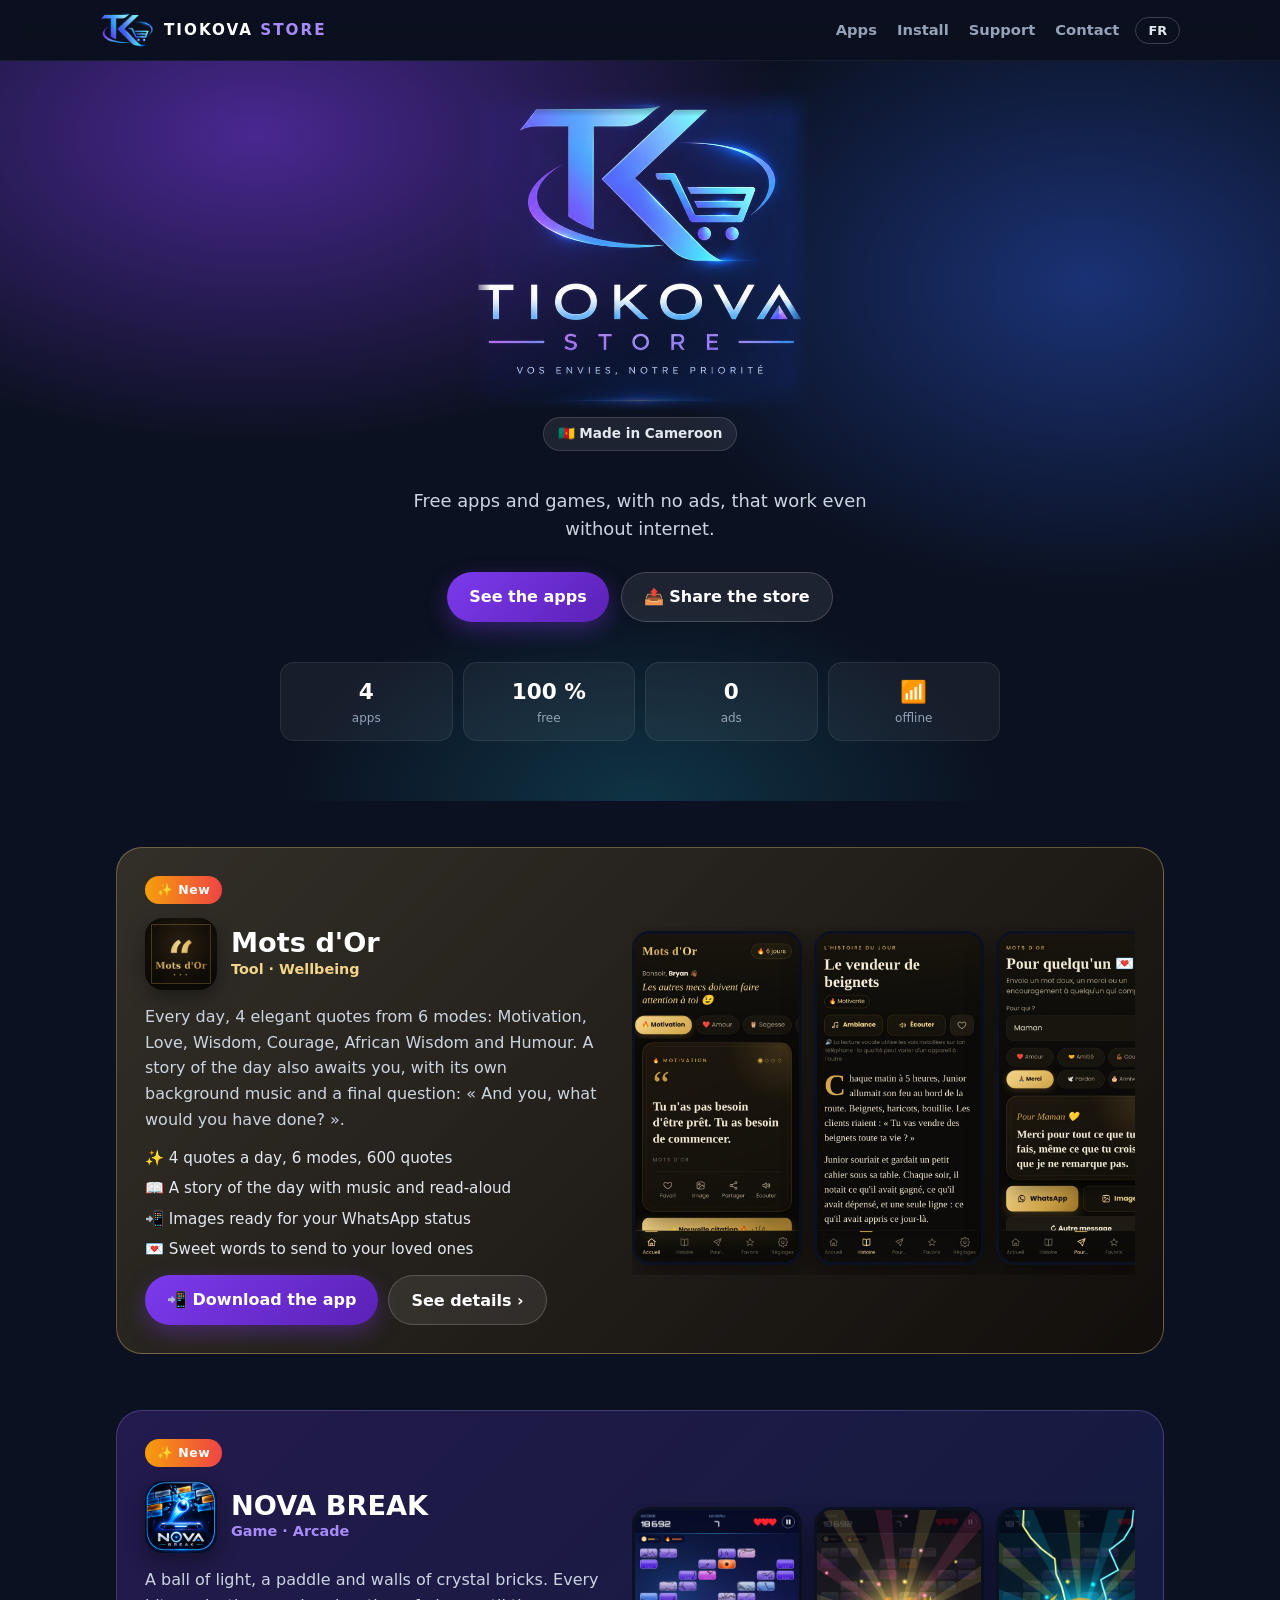
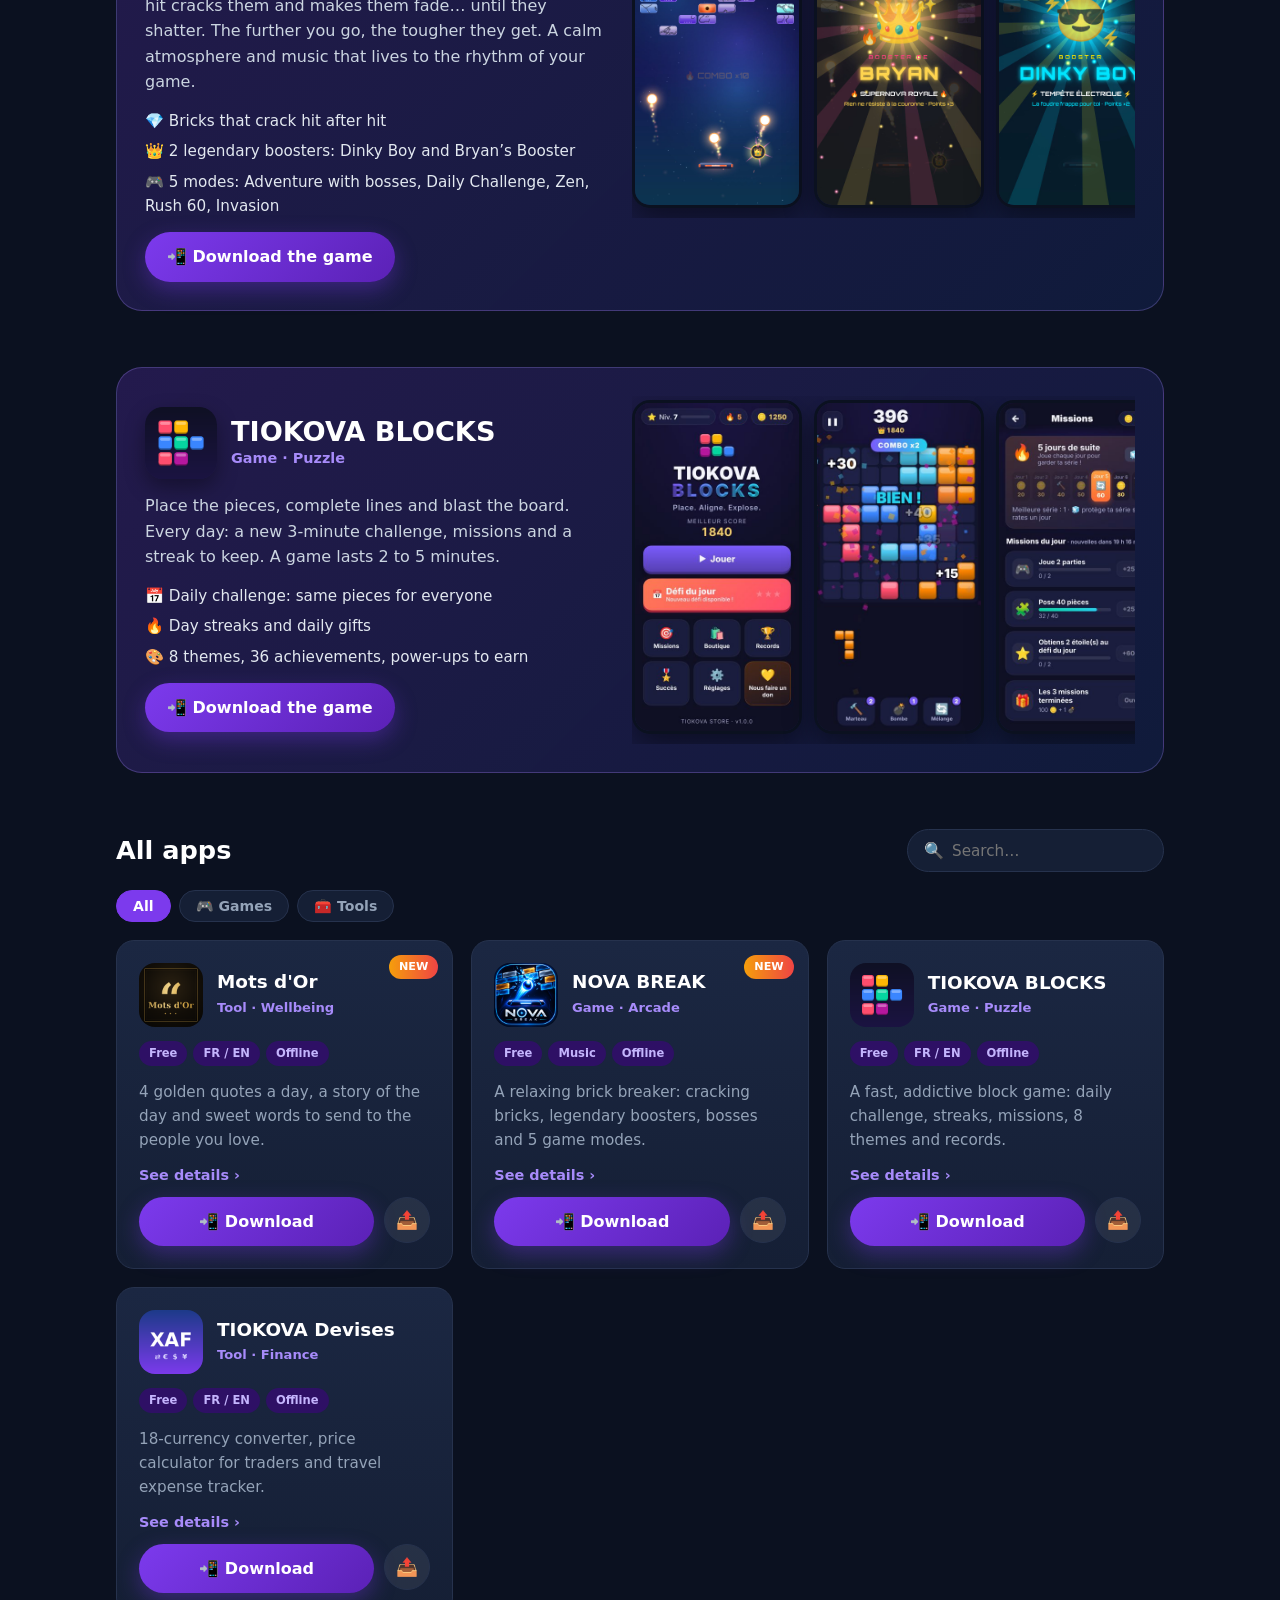
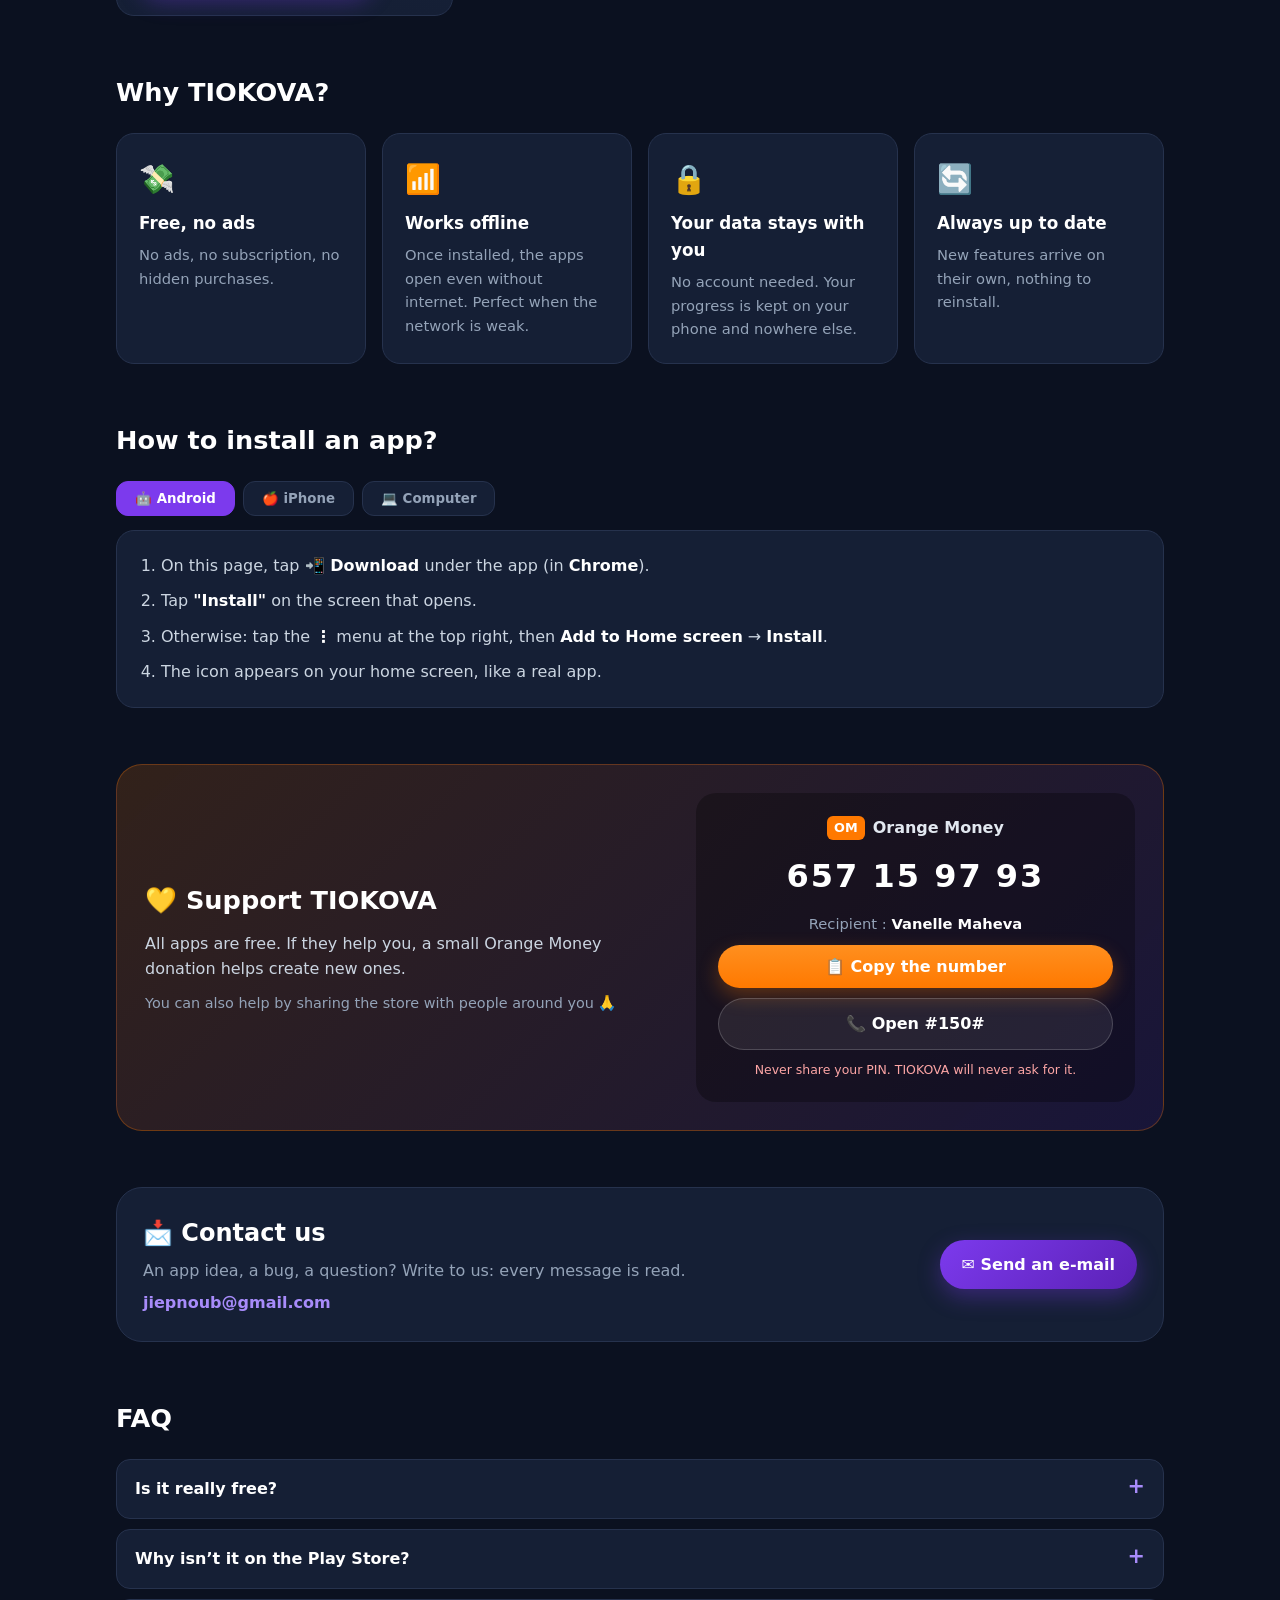
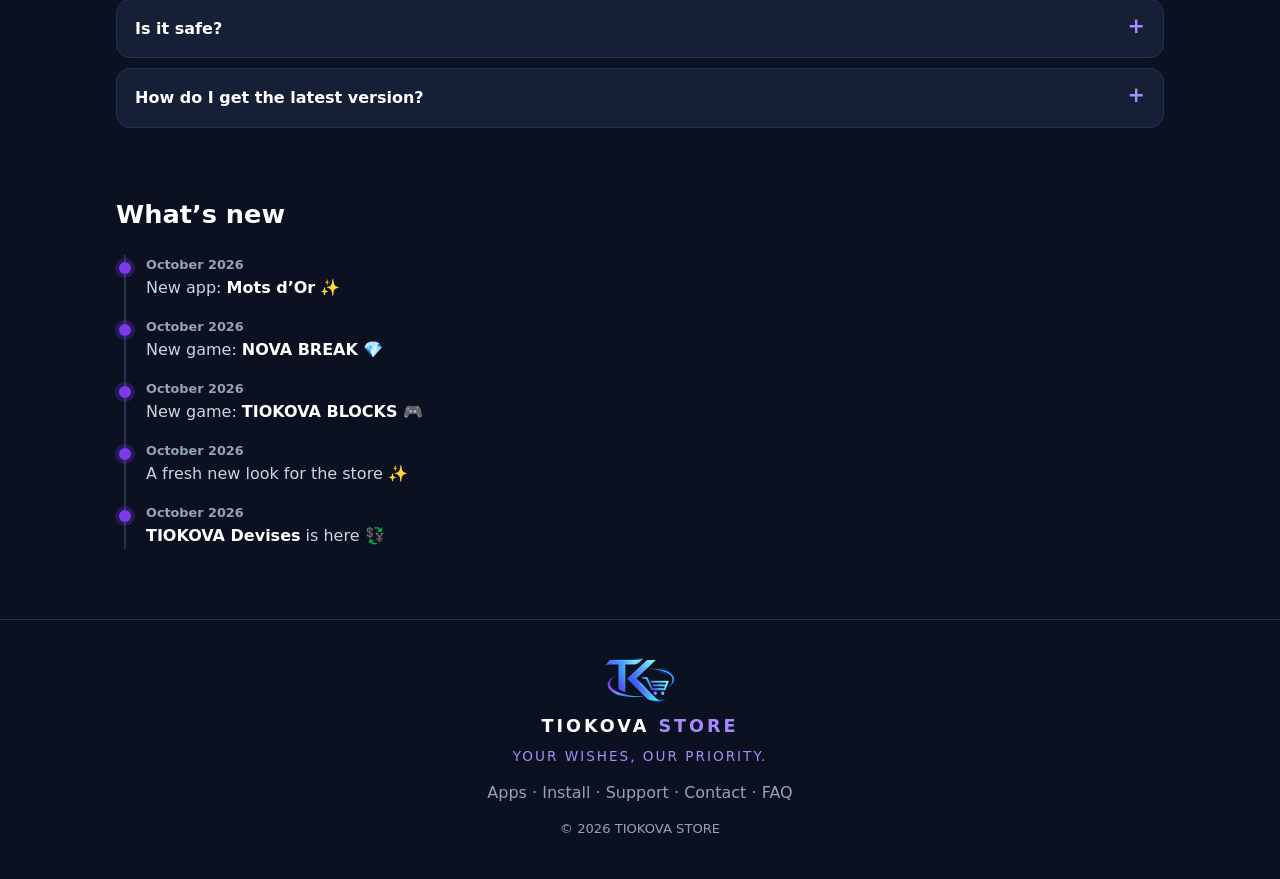
==== commit 35ab9bb3: "ajout de mots d'or + fiches détaillées" ====
--- a/index.html
+++ b/index.html
@@ -4,7 +4,7 @@
   <meta charset="UTF-8">
   <meta name="viewport" content="width=device-width, initial-scale=1.0">
   <title>TIOKOVA STORE — Applications et jeux créés au Cameroun</title>
-  <meta name="description" content="Applications et jeux gratuits, sans publicité et utilisables hors connexion, créés au Cameroun. TIOKOVA BLOCKS, TIOKOVA Devises et plus.">
+  <meta name="description" content="Applications et jeux gratuits, sans publicité et utilisables hors connexion, créés au Cameroun. Mots d'Or, NOVA BREAK, TIOKOVA BLOCKS, TIOKOVA Devises et plus.">
   <meta name="theme-color" content="#0f172a">
 
   <!-- Aperçu quand on partage le lien (WhatsApp, Facebook…) -->
@@ -52,7 +52,7 @@
         <button class="bouton bouton-vide" id="btn-partager-store" data-t="hero_share">📤 Partager le store</button>
       </div>
       <ul class="hero-chiffres">
-        <li><b id="nb-applis">2</b><span data-t="stat_apps">applications</span></li>
+        <li><b id="nb-applis">4</b><span data-t="stat_apps">applications</span></li>
         <li><b>100 %</b><span data-t="stat_free">gratuit</span></li>
         <li><b>0</b><span data-t="stat_ads">publicité</span></li>
         <li><b>📶</b><span data-t="stat_offline">hors connexion</span></li>
@@ -62,11 +62,72 @@
 
   <main>
 
-    <!-- ============ À LA UNE ============ -->
+    <!-- ============ À LA UNE : MOTS D'OR ============ -->
     <section class="section" id="une">
+      <div class="une une-or">
+        <div class="une-texte">
+          <span class="etiquette etiquette-nouveau" data-t="new_badge">✨ Nouveau</span>
+          <div class="une-titre">
+            <img src="mots-dor/icons/icon-192.png" alt="" width="72" height="72">
+            <div>
+              <h2>Mots d'Or</h2>
+              <p class="une-cat" data-t="cat_tool_wellbeing">Outil · Bien-être</p>
+            </div>
+          </div>
+          <p data-t="motsdor_long">Chaque jour, 4 citations élégantes à choisir parmi 6 modes : Motivation, Amour, Sagesse, Courage, Sagesse d'Afrique et Humour. Une histoire du jour t'attend aussi, avec son ambiance musicale et sa question finale : « Et toi, tu aurais fait comment ? ».</p>
+          <ul class="points">
+            <li data-t="motsdor_p1">✨ 4 citations par jour, 6 modes, 600 citations</li>
+            <li data-t="motsdor_p2">📖 Une histoire du jour avec musique et lecture vocale</li>
+            <li data-t="motsdor_p3">📲 Des images prêtes pour ton statut WhatsApp</li>
+            <li data-t="motsdor_p4">💌 Des mots doux à envoyer à tes proches</li>
+          </ul>
+          <div class="une-actions">
+            <a class="bouton bouton-plein" href="mots-dor/" data-t="get_app">📲 Télécharger l'appli</a>
+            <button class="bouton bouton-vide" data-fiche="motsdor" data-t="see_more">Voir la fiche ›</button>
+          </div>
+        </div>
+        <div class="captures" aria-label="Captures d'écran">
+          <img src="assets/motsdor-1.jpg" alt="Accueil de Mots d'Or : la citation du jour" loading="lazy" width="360" height="720">
+          <img src="assets/motsdor-2.jpg" alt="L'histoire du jour" loading="lazy" width="360" height="720">
+          <img src="assets/motsdor-3.jpg" alt="Envoyer un mot doux à quelqu'un" loading="lazy" width="360" height="720">
+          <img src="assets/motsdor-4.jpg" alt="Une citation en image pour le statut WhatsApp" loading="lazy" width="360" height="720">
+        </div>
+      </div>
+    </section>
+
+    <!-- ============ À LA UNE : NOVA BREAK ============ -->
+    <section class="section">
       <div class="une">
         <div class="une-texte">
           <span class="etiquette etiquette-nouveau" data-t="new_badge">✨ Nouveau</span>
+          <div class="une-titre">
+            <img src="nova-break/icon-192.png" alt="" width="72" height="72">
+            <div>
+              <h2>NOVA BREAK</h2>
+              <p class="une-cat" data-t="cat_game_arcade">Jeu · Arcade</p>
+            </div>
+          </div>
+          <p data-t="nova_long">Une bille de lumière, une raquette et des murs de briques de cristal. Chaque coup les fissure, les fait pâlir… jusqu'à ce qu'elles volent en éclats. Plus tu avances, plus elles résistent. Une ambiance douce, une musique qui vit au rythme de ta partie.</p>
+          <ul class="points">
+            <li data-t="nova_p1">💎 Des briques qui se fissurent coup après coup</li>
+            <li data-t="nova_p2">👑 2 boosters légendaires : Dinky Boy et le Booster de Bryan</li>
+            <li data-t="nova_p3">🎮 5 modes : Aventure avec boss, Défi du jour, Zen, Rush 60, Invasion</li>
+          </ul>
+          <a class="bouton bouton-plein" href="nova-break/" data-t="play_now">📲 Télécharger le jeu</a>
+        </div>
+        <div class="captures" aria-label="Captures d'écran">
+          <img src="nova-break/captures/capture2.jpg" alt="Une partie de NOVA BREAK" loading="lazy" width="360" height="648">
+          <img src="nova-break/captures/capture3.jpg" alt="Le Booster de Bryan" loading="lazy" width="360" height="648">
+          <img src="nova-break/captures/capture4.jpg" alt="Le Booster Dinky Boy" loading="lazy" width="360" height="648">
+          <img src="nova-break/captures/capture5.jpg" alt="Combat de boss" loading="lazy" width="360" height="648">
+        </div>
+      </div>
+    </section>
+
+    <!-- ============ À LA UNE : TIOKOVA BLOCKS ============ -->
+    <section class="section">
+      <div class="une">
+        <div class="une-texte">
           <div class="une-titre">
             <img src="blocks/icons/icon-192.png" alt="" width="72" height="72">
             <div>
@@ -112,6 +173,8 @@
 
       <noscript>
         <ul class="grille-applis">
+          <li class="carte-appli"><h3>Mots d'Or</h3><a class="bouton bouton-plein" href="mots-dor/">Télécharger</a></li>
+          <li class="carte-appli"><h3>NOVA BREAK</h3><a class="bouton bouton-plein" href="nova-break/">Télécharger</a></li>
           <li class="carte-appli"><h3>TIOKOVA BLOCKS</h3><a class="bouton bouton-plein" href="blocks/">Télécharger</a></li>
           <li class="carte-appli"><h3>TIOKOVA Devises</h3><a class="bouton bouton-plein" href="convertisseur/index.html">Télécharger</a></li>
         </ul>
@@ -234,6 +297,8 @@
     <section class="section" id="nouveautes">
       <h2 data-t="news_title">Nouveautés</h2>
       <ol class="journal">
+        <li><time data-t="news_when">Octobre 2026</time><span data-t="news_motsdor">Nouvelle appli : <b>Mots d'Or</b> ✨</span></li>
+        <li><time data-t="news_when">Octobre 2026</time><span data-t="news_nova">Nouveau jeu : <b>NOVA BREAK</b> 💎</span></li>
         <li><time data-t="news_when">Octobre 2026</time><span data-t="news1">Nouveau jeu : <b>TIOKOVA BLOCKS</b> 🎮</span></li>
         <li><time data-t="news_when">Octobre 2026</time><span data-t="news2">Nouveau look pour le store ✨</span></li>
         <li><time data-t="news_when">Octobre 2026</time><span data-t="news3">Arrivée de <b>TIOKOVA Devises</b> 💱</span></li>
@@ -256,6 +321,11 @@
     <p class="copyright">© <span id="annee">2026</span> TIOKOVA STORE</p>
   </footer>
 
+  <!-- Fiche détaillée d'une appli, comme sur le Play Store (remplie par app.js) -->
+  <div class="fiche hidden" id="fiche" role="dialog" aria-modal="true">
+    <div class="fiche-boite" id="fiche-boite"></div>
+  </div>
+
   <!-- Agrandissement des captures d'écran -->
   <div class="loupe hidden" id="loupe" role="dialog" aria-modal="true">
     <img id="loupe-img" alt="">
@@ -265,4 +335,4 @@
 
   <script src="app.js"></script>
 </body>
-</html>
+</html>
--- a/style.css
+++ b/style.css
@@ -456,7 +456,90 @@
   animation: apparait .25s ease;
 }
 
+/* =========================================================
+   MOTS D'OR À LA UNE + FICHE DÉTAILLÉE (comme le Play Store)
+   ========================================================= */
+
+/* Mots d'Or « À la une » : version noir et or */
+.une-or {
+  background: linear-gradient(135deg, rgba(212, 168, 75, .20), rgba(20, 15, 8, .85));
+  border-color: rgba(243, 213, 138, .35);
+}
+.une-or .une-cat { color: #f3d58a; }
+.une-actions { display: flex; gap: 10px; flex-wrap: wrap; }
+
+/* Lien « Voir la fiche » sur les cartes */
+.carte-appli { cursor: pointer; }
+.lien-fiche {
+  align-self: flex-start;
+  padding: 0;
+  color: var(--violet-clair);
+  font-weight: 700;
+  font-size: .9rem;
+}
+.lien-fiche:hover { text-decoration: underline; }
+
+/* La fiche */
+body.sans-defilement { overflow: hidden; }
+.fiche {
+  position: fixed;
+  inset: 0;
+  z-index: 40;
+  background: rgba(2, 6, 23, .82);
+  backdrop-filter: blur(6px);
+  -webkit-backdrop-filter: blur(6px);
+  overflow-y: auto;
+  padding: 24px 12px;
+  animation: apparait .25s ease;
+}
+.fiche-boite {
+  position: relative;
+  max-width: 620px;
+  margin: 0 auto;
+  background: linear-gradient(180deg, var(--carte-2), var(--fond-2));
+  border: 1px solid var(--bord);
+  border-radius: 24px;
+  padding: 24px 20px 28px;
+  display: flex;
+  flex-direction: column;
+  gap: 16px;
+  box-shadow: 0 30px 60px rgba(0, 0, 0, .5);
+}
+.fiche-boite h3 { color: #fff; font-size: 1.1rem; margin-top: 6px; }
+.fiche-boite > p { color: #cbd5e1; font-size: .96rem; line-height: 1.6; }
+.fiche-fermer {
+  position: absolute;
+  top: 14px;
+  right: 14px;
+  width: 38px;
+  height: 38px;
+  border-radius: 50%;
+  background: rgba(255, 255, 255, .08);
+  border: 1px solid var(--bord);
+  color: #fff;
+  font-size: 1rem;
+}
+.fiche-tete { display: flex; gap: 16px; align-items: center; padding-right: 44px; }
+.fiche-tete img { width: 84px; height: 84px; border-radius: 20px; box-shadow: 0 10px 24px rgba(0, 0, 0, .4); flex-shrink: 0; }
+.fiche-tete h2 { color: #fff; font-size: 1.5rem; line-height: 1.15; margin: 0; }
+.fiche-dev { color: var(--doux); font-size: .82rem; margin-top: 2px; }
+.fiche-stats {
+  display: grid;
+  grid-template-columns: repeat(4, 1fr);
+  border-top: 1px solid var(--bord);
+  border-bottom: 1px solid var(--bord);
+  padding: 12px 0;
+  text-align: center;
+}
+.fiche-stats div { display: flex; flex-direction: column; gap: 2px; }
+.fiche-stats div + div { border-left: 1px solid var(--bord); }
+.fiche-stats b { color: #fff; font-size: 1rem; }
+.fiche-stats span { color: var(--doux); font-size: .72rem; }
+.fiche-actions { display: flex; gap: 10px; }
+.fiche-actions .bouton-plein { flex: 1; }
+.fiche .captures img { width: 150px; }
+
 @media (prefers-reduced-motion: reduce) {
   *, *::before, *::after { animation: none !important; transition: none !important; }
   html { scroll-behavior: auto; }
-}
+}
